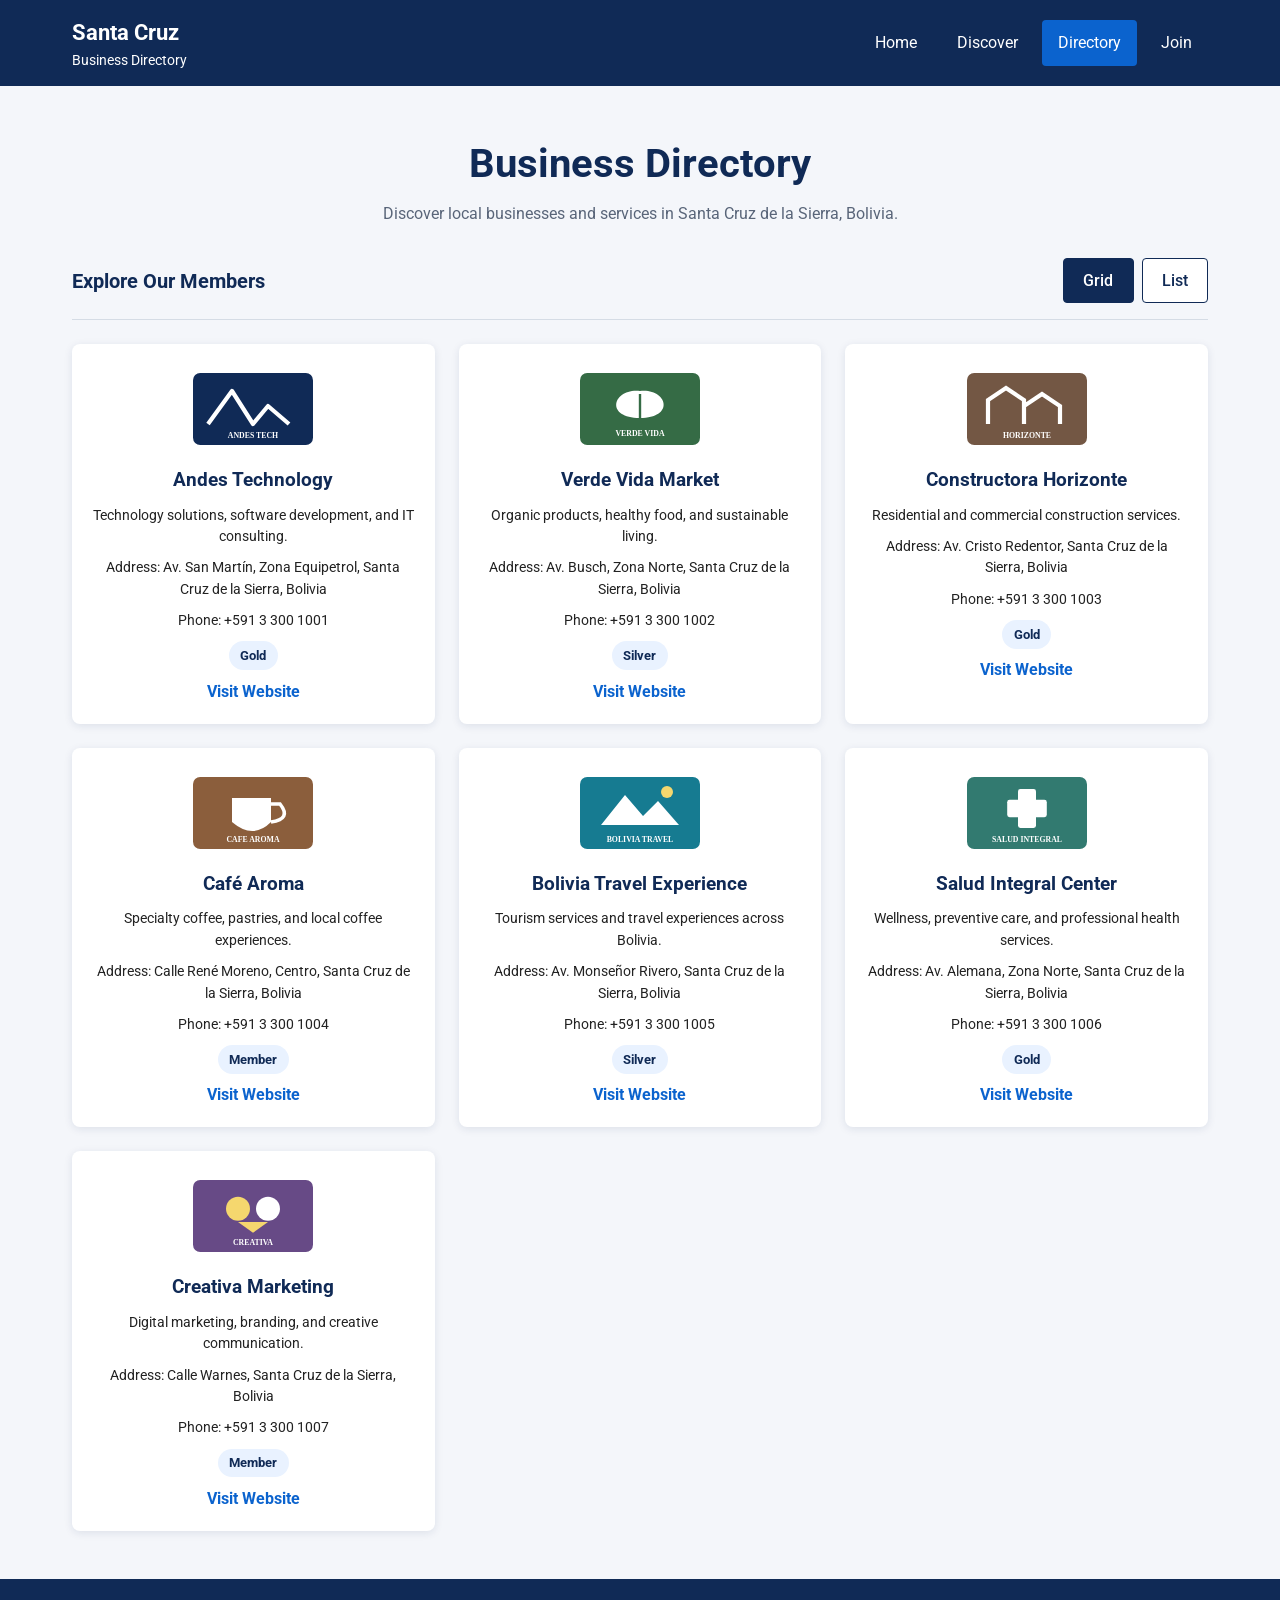
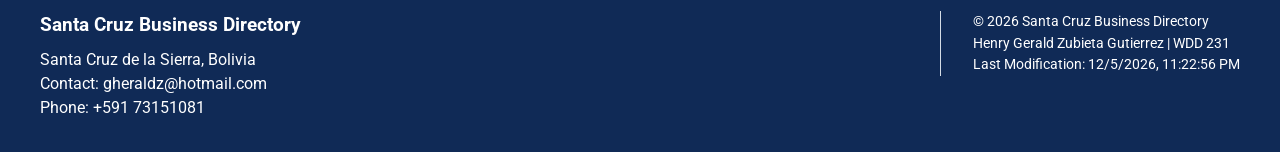
==== chamber/directory.html @ 5499f528 "upload chamber project" ====
<!DOCTYPE html>
<html lang="en-US">
<head>
    <meta charset="UTF-8">
    <meta name="viewport" content="width=device-width, initial-scale=1.0">

    <meta name="description" content="Explore the Santa Cruz Business Directory and discover local businesses, services, and organizations in Santa Cruz de la Sierra, Bolivia.">
    <meta name="author" content="Henry Gerald Zubieta Gutierrez">

    <meta property="og:title" content="Santa Cruz Business Directory">
    <meta property="og:description" content="Discover local businesses and services in Santa Cruz de la Sierra, Bolivia.">
    <meta property="og:type" content="website">
    <meta property="og:image" content="https://gheraldz-code.github.io/wdd231/chamber/images/social-preview.jpg">
    <meta property="og:url" content="https://gheraldz-code.github.io/wdd231/chamber/directory.html">
    
    <meta name="theme-color" content="#102A56">

    <title>Business Directory | Santa Cruz Business Directory</title>

    <link rel="icon" href="images/favicon.svg" type="image/svg+xml">

    <link rel="preconnect" href="https://fonts.googleapis.com">
    <link rel="preconnect" href="https://fonts.gstatic.com" crossorigin>
    <link href="https://fonts.googleapis.com/css2?family=Roboto:wght@400;500;700&display=swap" rel="stylesheet">

    <link rel="stylesheet" href="styles/normalize.css">
    <link rel="stylesheet" href="styles/small.css">
    <link rel="stylesheet" href="styles/large.css">

    <script src="scripts/directory.js" defer></script>
</head>

<body>
    <header>
        <div class="header-content">
            <a href="index.html" class="site-brand" aria-label="Santa Cruz Business Directory Home">
                <span class="brand-name">Santa Cruz</span>
                <span class="brand-subtitle">Business Directory</span>
            </a>

            <button id="menu-button" class="menu-button"
                aria-label="Open navigation menu"
                aria-expanded="false"
                aria-controls="primary-navigation">
                ☰
            </button>

            <nav id="primary-navigation" class="navigation">
                
                <ul>
                    <li><a href="index.html">Home</a></li>
                    <li><a href="discover.html">Discover</a></li>
                    <li><a href="directory.html" class="active" aria-current="page">Directory</a></li>
                    <li><a href="join.html">Join</a></li>
                </ul>
                
            </nav>
        </div>
    </header>

    <main>
        <section class="directory-section">
            <div class="page-heading">
                <h1>Business Directory</h1>
                <p>
                    Discover local businesses and services in
                    Santa Cruz de la Sierra, Bolivia.
                </p>
            </div>

            <div class="view-options">
                <h2>Explore Our Members</h2>

                <div class="view-buttons">
                    <button id="grid-view" class="view-button active"
                        aria-label="Display members in grid view"
                        aria-pressed="true">
                        Grid
                    </button>

                    <button id="list-view" class="view-button"
                        aria-label="Display members in list view"
                        aria-pressed="false">
                        List
                    </button>
                </div>
            </div>

            <div id="members-container" class="members-grid"
                aria-live="polite">
                <p>Loading business directory...</p>
            </div>
        </section>
    </main>

    <footer>
        <div class="footer-content">
            <div class="contact-information">
                <h2>Santa Cruz Business Directory</h2>
                <p>Santa Cruz de la Sierra, Bolivia</p>
                <p>Contact: gheraldz@hotmail.com</p>
                <p>Phone: +591 73151081</p>
            </div>

            <div class="development-information">
                <p>&copy; <span id="current-year"></span>
                    Santa Cruz Business Directory</p>
                <p>Henry Gerald Zubieta Gutierrez | WDD 231</p>
                <p>Last Modification: <span id="last-modified"></span></p>
            </div>
        </div>
    </footer>
</body>
</html>
---- chamber/styles/small.css ----
/** Small Screen Styles - Mobile First **/

/* Global Variables */
:root {
    --color-primary: #102A56;
    --color-secondary: #0B63CE;
    --color-background: #F4F6FA;
    --color-surface: #FFFFFF;
    --color-text: #222222;
    --color-text-light: #FFFFFF;
    --color-border: #D5DCE5;
    --color-muted: #596579;
    --color-accent: #E9F2FF;

    --font-primary: "Roboto", sans-serif;

    --shadow-card: 0 2px 8px #102A561A;
    --radius-card: 8px;
    --content-width: 1200px;
}

/* General Styles */
body {
    font-family: var(--font-primary);
    color: var(--color-text);
    background-color: var(--color-background);
}

a {
    color: var(--color-secondary);
}

a:hover {
    text-decoration: underline;
}

/* Header */
header {
    background-color: var(--color-primary);
    color: var(--color-text-light);
}

.header-content {
    max-width: var(--content-width);
    margin: 0 auto;
    padding: 1rem;
    display: flex;
    flex-wrap: wrap;
    align-items: center;
    justify-content: space-between;
}

.site-brand {
    display: flex;
    flex-direction: column;
    color: var(--color-text-light);
}

.site-brand:hover {
    text-decoration: none;
}

.brand-name {
    font-size: 1.4rem;
    font-weight: 700;
}

.brand-subtitle {
    font-size: 0.85rem;
}

/* Mobile Navigation */
.menu-button {
    display: block;
    background: none;
    border: 1px solid var(--color-text-light);
    color: var(--color-text-light);
    padding: 0.4rem 0.7rem;
    border-radius: 4px;
    font-size: 1.3rem;
}

.navigation {
    display: none;
    width: 100%;
}

.navigation.open {
    display: block;
}

.navigation ul {
    display: flex;
    flex-direction: column;
    margin-top: 1rem;
}

.navigation a {
    display: block;
    padding: 0.8rem;
    color: var(--color-text-light);
    text-align: center;
    border-radius: 4px;
}

.navigation a:hover,
.navigation a.active {
    background-color: var(--color-secondary);
    text-decoration: none;
}

/* Main Content */
.directory-section {
    max-width: var(--content-width);
    margin: 0 auto;
    padding: 2rem 1rem;
}

.page-heading {
    text-align: center;
    margin-bottom: 2rem;
}

.page-heading h1 {
    color: var(--color-primary);
    font-size: 2rem;
    margin-bottom: 0.5rem;
}

.page-heading p {
    color: var(--color-muted);
}

/* View Options */
.view-options {
    display: flex;
    flex-direction: column;
    gap: 1rem;
    margin-bottom: 1.5rem;
    padding-bottom: 1rem;
    border-bottom: 1px solid var(--color-border);
}

.view-options h2 {
    color: var(--color-primary);
    font-size: 1.25rem;
}

.view-buttons {
    display: flex;
    gap: 0.5rem;
}

.view-button {
    padding: 0.6rem 1.2rem;
    border: 1px solid var(--color-primary);
    border-radius: 4px;
    background-color: var(--color-surface);
    color: var(--color-primary);
    font-weight: 500;
}

.view-button:hover,
.view-button.active {
    background-color: var(--color-primary);
    color: var(--color-text-light);
}

/* Members Grid */
.members-grid {
    display: grid;
    grid-template-columns: 1fr;
    gap: 1.25rem;
}

/* Member Card */
.member-card {
    background-color: var(--color-surface);
    border-radius: var(--radius-card);
    box-shadow: var(--shadow-card);
    padding: 1.25rem;
    text-align: center;
    display: flex;
    flex-direction: column;
    align-items: center;
    gap: 0.75rem;
}

.member-card h3 {
    color: var(--color-primary);
    font-size: 1.2rem;
}

.member-card img {
    width: 120px;
    height: 90px;
    object-fit: contain;
    margin: 0 auto;
}

.member-card p {
    font-size: 0.9rem;
}

.member-card .membership-level {
    display: inline-block;
    padding: 0.3rem 0.7rem;
    border-radius: 20px;
    background-color: var(--color-accent);
    color: var(--color-primary);
    font-size: 0.8rem;
    font-weight: 700;
}

.member-card a {
    font-weight: 700;
    overflow-wrap: anywhere;
}

/* List View */
.members-list {
    display: flex;
    flex-direction: column;
    gap: 0;
}

.members-list .member-card {
    flex-direction: column;
    align-items: flex-start;
    text-align: left;
    gap: 0.4rem;
    padding: 1rem;
    border-radius: 0;
    box-shadow: none;
    border-bottom: 1px solid var(--color-border);
}

.members-list .member-card img {
    display: none;
}

.members-list .member-card h3 {
    font-size: 1rem;
}

/* Footer */
footer {
    background-color: var(--color-primary);
    color: var(--color-text-light);
    padding: 2rem 1rem;
}

.footer-content {
    max-width: var(--content-width);
    margin: 0 auto;
    display: flex;
    flex-direction: column;
    gap: 1.5rem;
    text-align: center;
}

.contact-information h2 {
    font-size: 1.2rem;
    margin-bottom: 0.5rem;
}

.development-information {
    border-top: 1px solid var(--color-border);
    padding-top: 1rem;
    font-size: 0.9rem;
}

/* Keyboard Accessibility */
a:focus-visible,
button:focus-visible {
    outline: 3px solid var(--color-secondary);
    outline-offset: 3px;
}


/* Member Information */

.member-info {
    display: flex;
    flex-direction: column;
    align-items: center;
    gap: 0.6rem;
    width: 100%;
}

.member-info p {
    overflow-wrap: anywhere;
}
---- chamber/styles/large.css ----
/** Large Screen Styles **/

@media screen and (min-width: 768px) {

    /* Header and Navigation */
    .header-content {
        flex-wrap: nowrap;
        padding: 1rem 2rem;
    }

    .menu-button {
        display: none;
    }

    .navigation {
        display: block;
        width: auto;
    }

    .navigation ul {
        flex-direction: row;
        align-items: center;
        gap: 0.5rem;
        margin-top: 0;
    }

    .navigation a {
        padding: 0.7rem 1rem;
    }

    /* Main Content */
    .directory-section {
        padding: 3rem 2rem;
    }

    .page-heading h1 {
        font-size: 2.5rem;
    }

    /* View Options */
    .view-options {
        flex-direction: row;
        align-items: center;
        justify-content: space-between;
    }

    /* Members Grid */
    .members-grid {
        grid-template-columns: repeat(2, minmax(0, 1fr));
        gap: 1.5rem;
    }

    /* List View */
    .members-list .member-card {
        flex-direction: row;
        align-items: center;
        justify-content: space-between;
        gap: 1rem;
    }

    .members-list .member-card img {
        display: none;
    }

    /* Footer */
    .footer-content {
        flex-direction: row;
        justify-content: space-between;
        align-items: flex-start;
        text-align: left;
        gap: 2rem;
    }

    .development-information {
        border-top: none;
        border-left: 1px solid var(--color-border);
        padding: 0 0 0 2rem;
    }

    .members-list .member-info {
        flex: 1;
        align-items: flex-start;
    }
}

@media screen and (min-width: 1024px) {

    .members-grid {
        grid-template-columns: repeat(3, minmax(0, 1fr));
    }

}
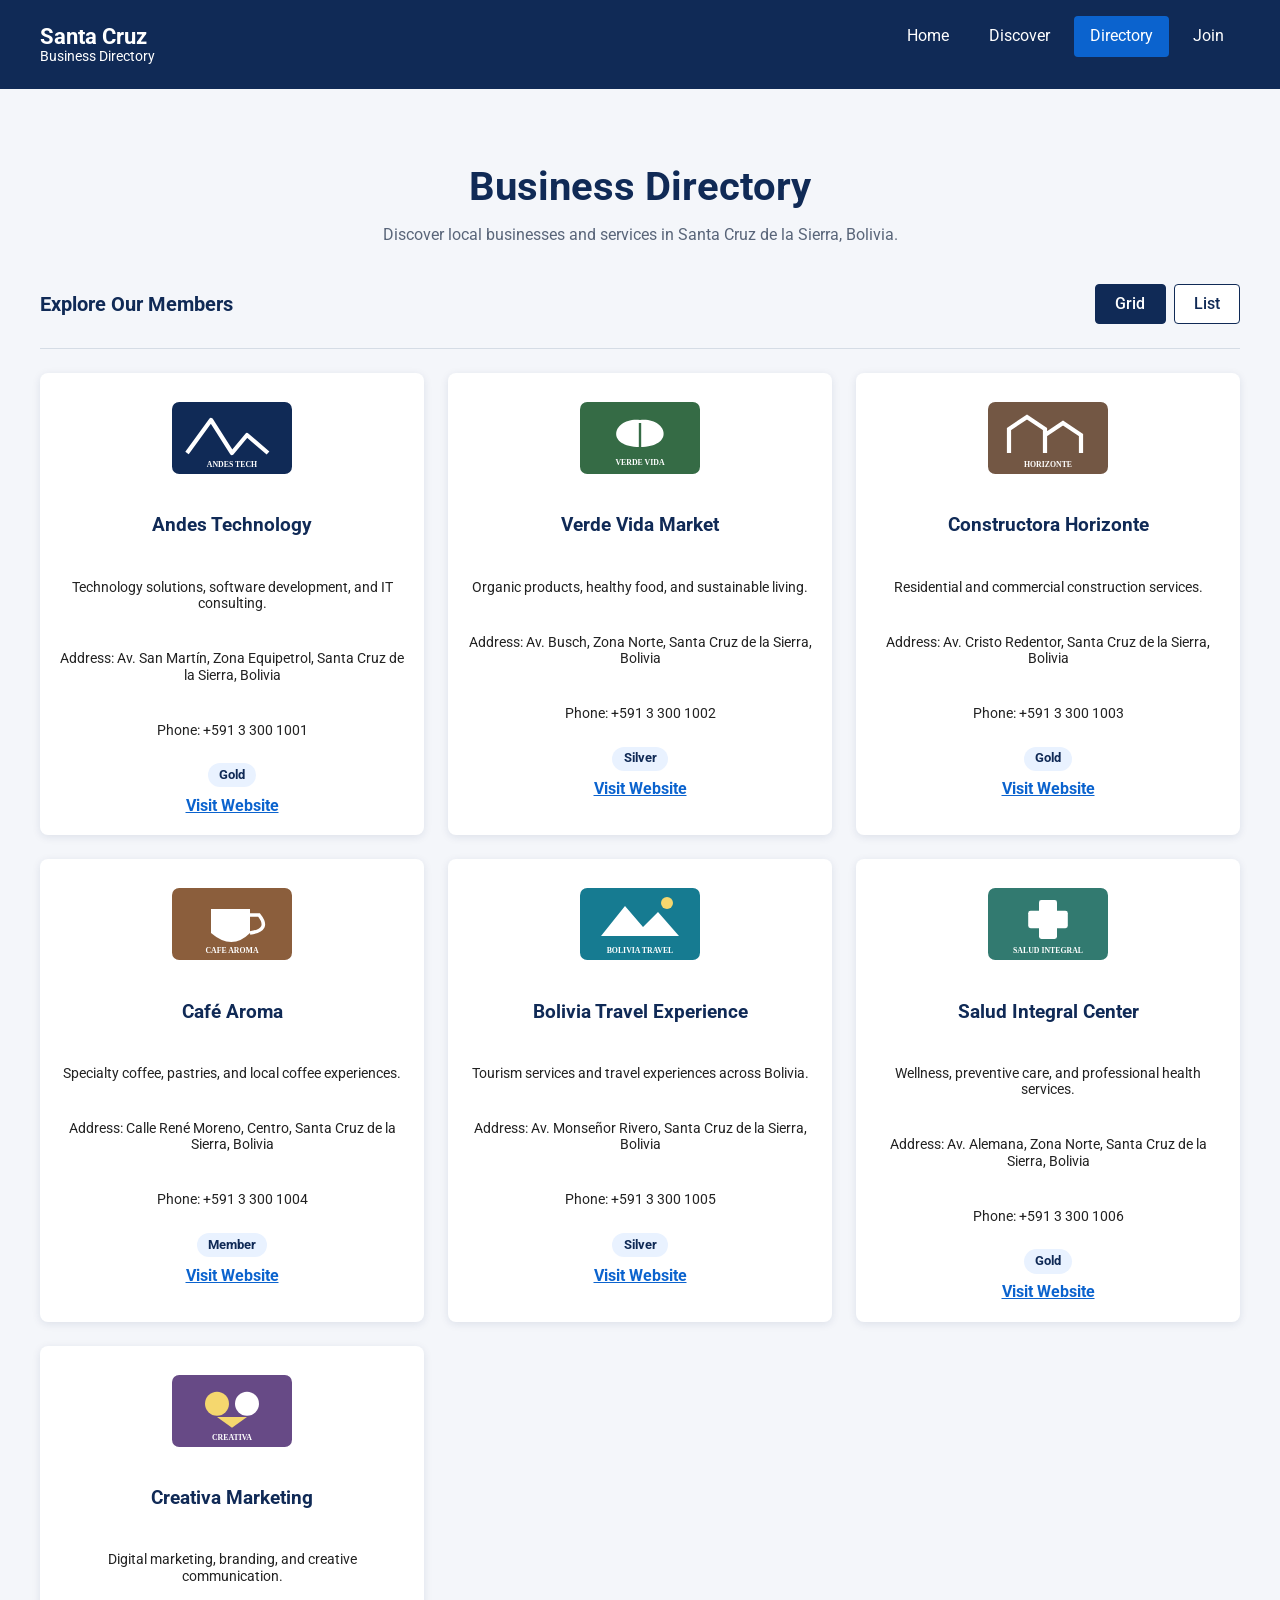
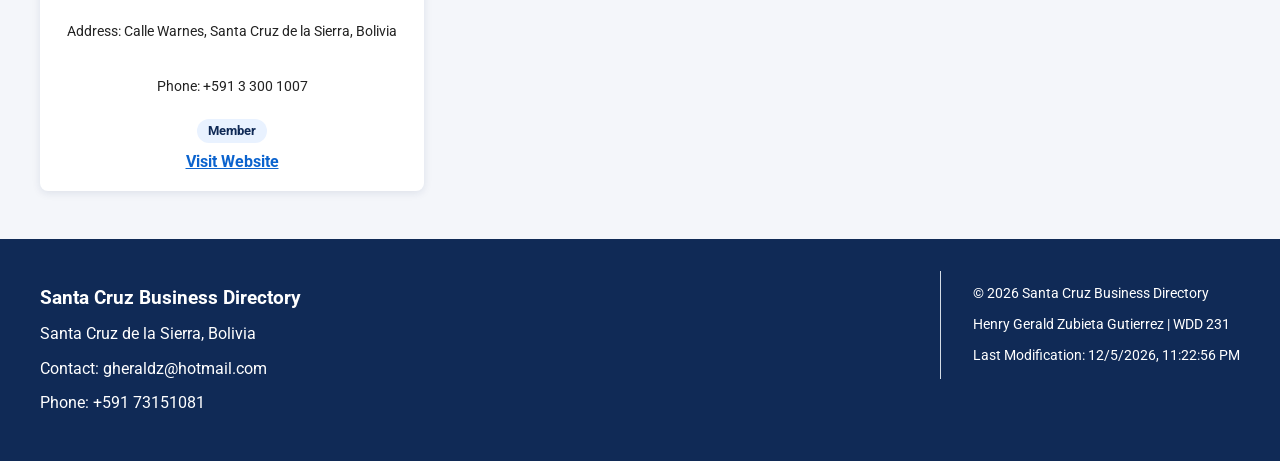
==== commit 6d3f2a54: "upload the page home and some other changes" ====
--- a/chamber/directory.html
+++ b/chamber/directory.html
@@ -1,4 +1,3 @@
-
 <!DOCTYPE html>
 <html lang="en-US">
 <head>
@@ -11,14 +10,14 @@
     <meta property="og:title" content="Santa Cruz Business Directory">
     <meta property="og:description" content="Discover local businesses and services in Santa Cruz de la Sierra, Bolivia.">
     <meta property="og:type" content="website">
-    <meta property="og:image" content="https://gheraldz-code.github.io/wdd231/chamber/images/social-preview.jpg">
+    <meta property="og:image" content="https://gheraldz-code.github.io/wdd231/chamber/images/social-preview.png">
     <meta property="og:url" content="https://gheraldz-code.github.io/wdd231/chamber/directory.html">
     
     <meta name="theme-color" content="#102A56">
 
     <title>Business Directory | Santa Cruz Business Directory</title>
 
-    <link rel="icon" href="images/favicon.svg" type="image/svg+xml">
+    <link rel="icon" href="images/favicon.ico">
 
     <link rel="preconnect" href="https://fonts.googleapis.com">
     <link rel="preconnect" href="https://fonts.gstatic.com" crossorigin>
@@ -28,7 +27,7 @@
     <link rel="stylesheet" href="styles/small.css">
     <link rel="stylesheet" href="styles/large.css">
 
-    <script src="scripts/directory.js" defer></script>
+    <script type="module" src="scripts/directory.mjs"></script>
 </head>
 
 <body>
--- a/chamber/styles/small.css
+++ b/chamber/styles/small.css
@@ -1,10 +1,10 @@
-
 /** Small Screen Styles - Mobile First **/
 
 /* Global Variables */
 :root {
     --color-primary: #102A56;
     --color-secondary: #0B63CE;
+    --color-orange: #FFD166;
     --color-background: #F4F6FA;
     --color-surface: #FFFFFF;
     --color-text: #222222;
@@ -94,6 +94,12 @@
     display: flex;
     flex-direction: column;
     margin-top: 1rem;
+    padding: 0;
+    list-style: none;
+}
+
+.navigation li {
+    width: 100%;
 }
 
 .navigation a {
@@ -102,11 +108,21 @@
     color: var(--color-text-light);
     text-align: center;
     border-radius: 4px;
+    text-decoration: none;
 }
 
 .navigation a:hover,
 .navigation a.active {
     background-color: var(--color-secondary);
+    text-decoration: none;
+}
+
+/* Header Links - All States */
+header a,
+header a:hover,
+header a:focus,
+header a:active,
+header a:visited {
     text-decoration: none;
 }
 
@@ -244,6 +260,122 @@
     font-size: 1rem;
 }
 
+/* Hero Section */
+.hero {
+    position: relative;
+    width: 100%;
+    min-height: 350px;
+    overflow: hidden;
+    background-color: var(--color-primary);
+}
+
+.hero img {
+    display: block;
+    width: 100%;
+    height: 350px;
+    object-fit: cover;
+    object-position: center;
+}
+
+.hero-content {
+    position: absolute;
+    inset: 0;
+    display: flex;
+    flex-direction: column;
+    align-items: center;
+    justify-content: center;
+    gap: 1rem;
+    padding: 1.5rem;
+    text-align: center;
+    color: var(--color-text-light);
+    background-color: #102A5680;
+}
+
+.hero-content h1 {
+    font-size: 2rem;
+    margin: 0;
+}
+
+.hero-content p {
+    font-size: 1rem;
+    margin: 0;
+}
+
+.cta-button {
+    display: inline-block;
+    padding: 0.85rem 1.5rem;
+    background-color: var(--color-secondary);
+    color: var(--color-text-light);
+    border-radius: var(--radius-card);
+    font-weight: 700;
+    text-decoration: none;
+}
+
+.cta-button:hover {
+    background-color: var(--color-primary);
+    text-decoration: none;
+}
+
+.cta-button:focus-visible {
+    outline: 3px solid #FFD166;
+    outline-offset: 3px;
+}
+
+/* Current Events */
+.current-events {
+    max-width: var(--content-width);
+    margin: 0 auto;
+    padding: 2.5rem 1rem;
+}
+
+.section-heading {
+    text-align: center;
+    margin-bottom: 2rem;
+}
+
+.section-heading h2 {
+    color: var(--color-primary);
+    font-size: 1.8rem;
+    margin-bottom: 0.5rem;
+}
+
+.section-heading p {
+    color: var(--color-muted);
+}
+
+.events-grid {
+    display: grid;
+    grid-template-columns: 1fr;
+    gap: 1.25rem;
+}
+
+.event-card {
+    background-color: var(--color-surface);
+    border: 1px solid var(--color-border);
+    border-radius: var(--radius-card);
+    padding: 1.5rem;
+    box-shadow: var(--shadow-card);
+}
+
+.event-card h3 {
+    color: var(--color-primary);
+    font-size: 1.2rem;
+    margin-bottom: 0.75rem;
+}
+
+.event-card p {
+    color: var(--color-muted);
+    line-height: 1.6;
+    margin-bottom: 1rem;
+}
+
+.event-date {
+    display: inline-block;
+    color: var(--color-secondary);
+    font-size: 0.85rem;
+    font-weight: 700;
+}
+
 /* Footer */
 footer {
     background-color: var(--color-primary);
@@ -274,7 +406,7 @@
 /* Keyboard Accessibility */
 a:focus-visible,
 button:focus-visible {
-    outline: 3px solid var(--color-secondary);
+    outline: 3px solid var(--color-orange);
     outline-offset: 3px;
 }
 
@@ -292,3 +424,107 @@
 .member-info p {
     overflow-wrap: anywhere;
 }
+
+
+/* Weather Section */
+.weather-section {
+    max-width: var(--content-width);
+    margin: 0 auto;
+    padding: 2.5rem 1rem;
+}
+
+.weather-section h2 {
+    color: var(--color-primary);
+    text-align: center;
+    font-size: 1.8rem;
+    margin-bottom: 1.5rem;
+}
+
+#current-weather,
+#weather-forecast {
+    background-color: var(--color-surface);
+    border-radius: var(--radius-card);
+    padding: 1.5rem;
+    box-shadow: var(--shadow-card);
+    margin-bottom: 1.25rem;
+}
+
+#current-weather {
+    text-align: center;
+}
+
+#weather-forecast {
+    display: grid;
+    grid-template-columns: 1fr;
+    gap: 1rem;
+}
+
+.forecast-card {
+    padding: 1rem;
+    text-align: center;
+    background-color: var(--color-accent);
+    border-radius: var(--radius-card);
+}
+
+.forecast-card h3 {
+    color: var(--color-primary);
+}
+
+.forecast-card p {
+    color: var(--color-muted);
+}
+
+
+/* Company Spotlights */
+.company-spotlights {
+    max-width: var(--content-width);
+    margin: 0 auto;
+    padding: 2.5rem 1rem;
+}
+
+.company-spotlights h2 {
+    color: var(--color-primary);
+    text-align: center;
+    font-size: 1.8rem;
+    margin-bottom: 1.5rem;
+}
+
+#spotlights-container {
+    display: grid;
+    grid-template-columns: 1fr;
+    gap: 1.25rem;
+}
+
+.spotlight-card {
+    display: flex;
+    flex-direction: column;
+    align-items: center;
+    gap: 0.75rem;
+    padding: 1.5rem;
+    background-color: var(--color-surface);
+    border: 1px solid var(--color-border);
+    border-radius: var(--radius-card);
+    box-shadow: var(--shadow-card);
+    text-align: center;
+}
+
+.spotlight-card img {
+    width: 120px;
+    height: 90px;
+    object-fit: contain;
+}
+
+.spotlight-card h3 {
+    color: var(--color-primary);
+    font-size: 1.2rem;
+}
+
+.spotlight-card p {
+    color: var(--color-muted);
+    font-size: 0.9rem;
+    overflow-wrap: anywhere;
+}
+
+.spotlight-card a {
+    font-weight: 700;
+}
--- a/chamber/styles/large.css
+++ b/chamber/styles/large.css
@@ -1,4 +1,3 @@
-
 /** Large Screen Styles **/
 
 @media screen and (min-width: 768px) {
@@ -63,6 +62,50 @@
         display: none;
     }
 
+    /* Hero Section */
+    .hero img {
+        height: 480px;
+    }
+
+    .hero-content h1 {
+        font-size: 3rem;
+    }
+
+    .hero-content p {
+        font-size: 1.25rem;
+    }
+
+    /* Current Events */
+    .current-events {
+        padding: 3rem 2rem;
+    }
+
+    .events-grid {
+        grid-template-columns: repeat(3, minmax(0, 1fr));
+        gap: 1.5rem;
+    }
+
+
+    /* Weather Section */
+    .weather-section {
+        padding: 3rem 2rem;
+    }
+
+    #weather-forecast {
+        grid-template-columns: repeat(3, minmax(0, 1fr));
+    }
+
+
+    /* Company Spotlights */
+    .company-spotlights {
+        padding: 3rem 2rem;
+    }
+
+    #spotlights-container {
+        grid-template-columns: repeat(2, minmax(0, 1fr));
+    }
+
+
     /* Footer */
     .footer-content {
         flex-direction: row;
@@ -82,6 +125,7 @@
         flex: 1;
         align-items: flex-start;
     }
+    
 }
 
 @media screen and (min-width: 1024px) {
@@ -90,4 +134,8 @@
         grid-template-columns: repeat(3, minmax(0, 1fr));
     }
 
+    #spotlights-container {
+        grid-template-columns: repeat(3, minmax(0, 1fr));
+    }
+
 }
